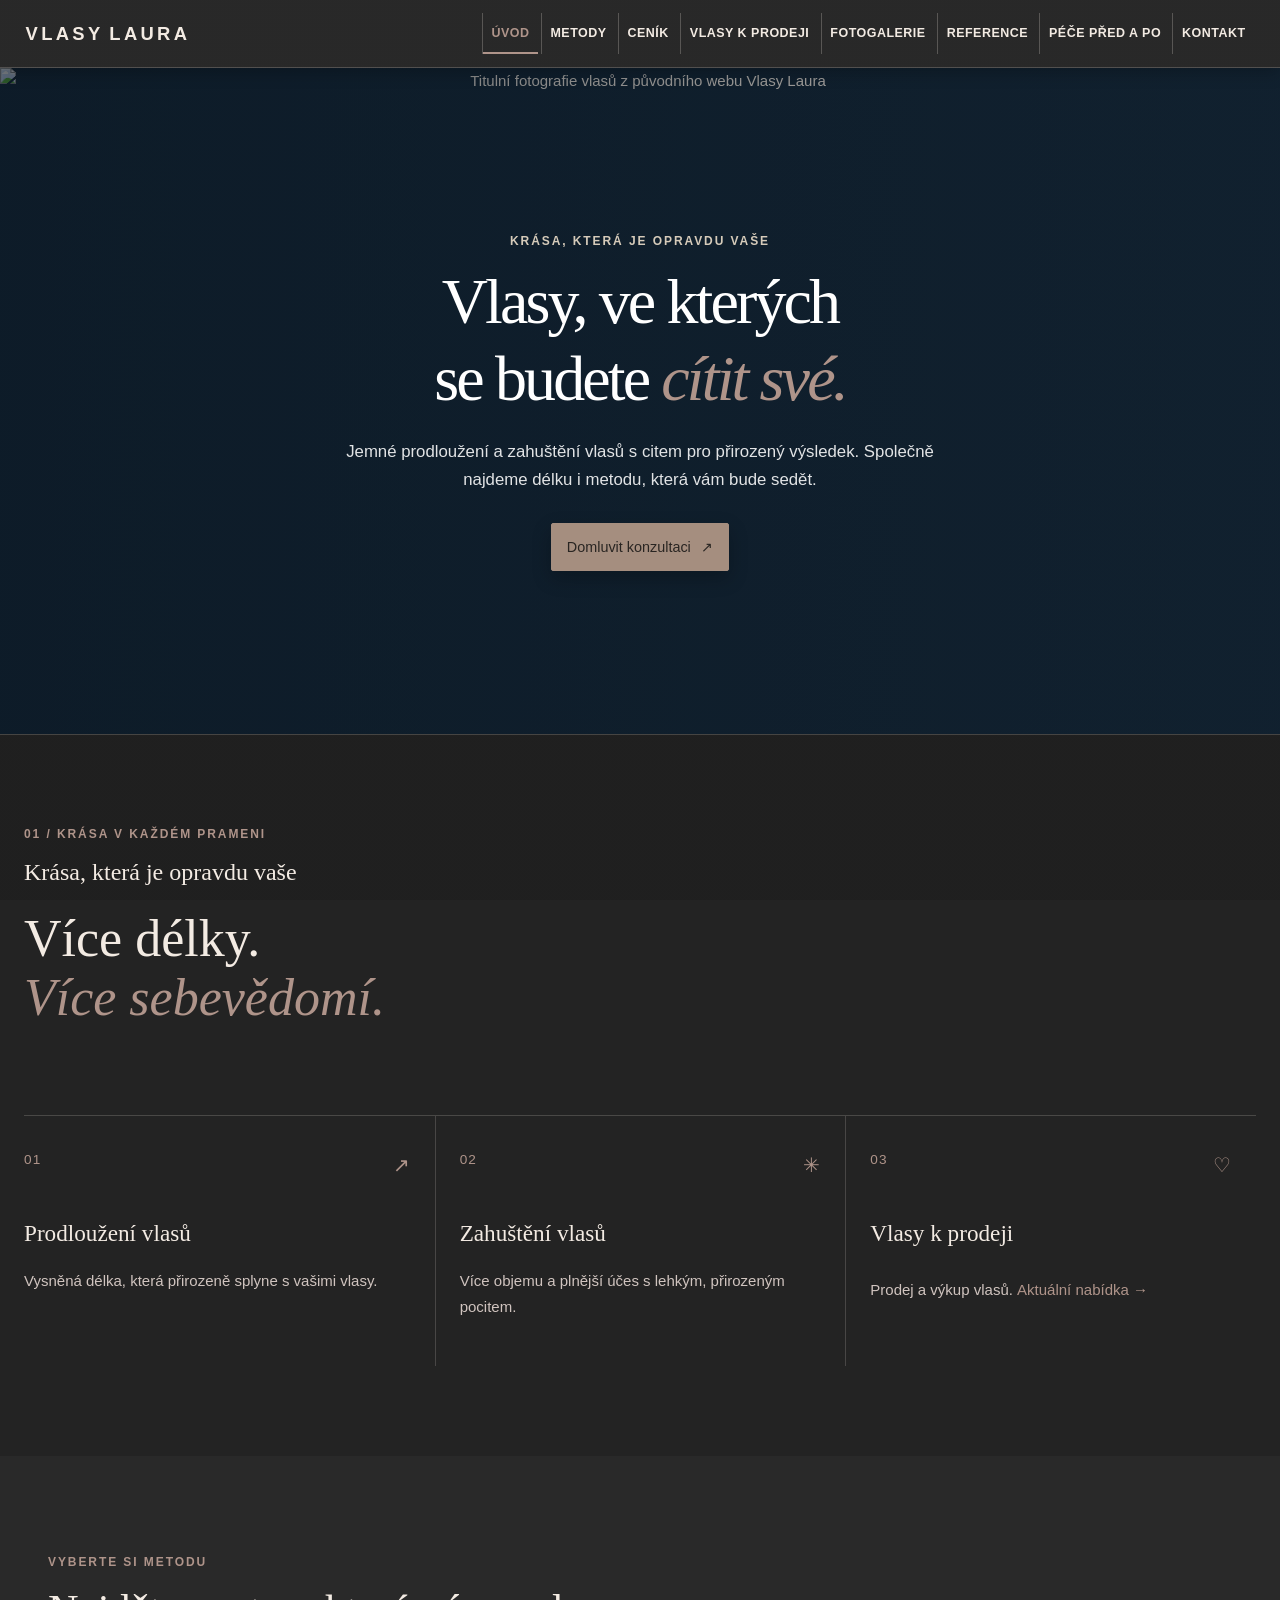
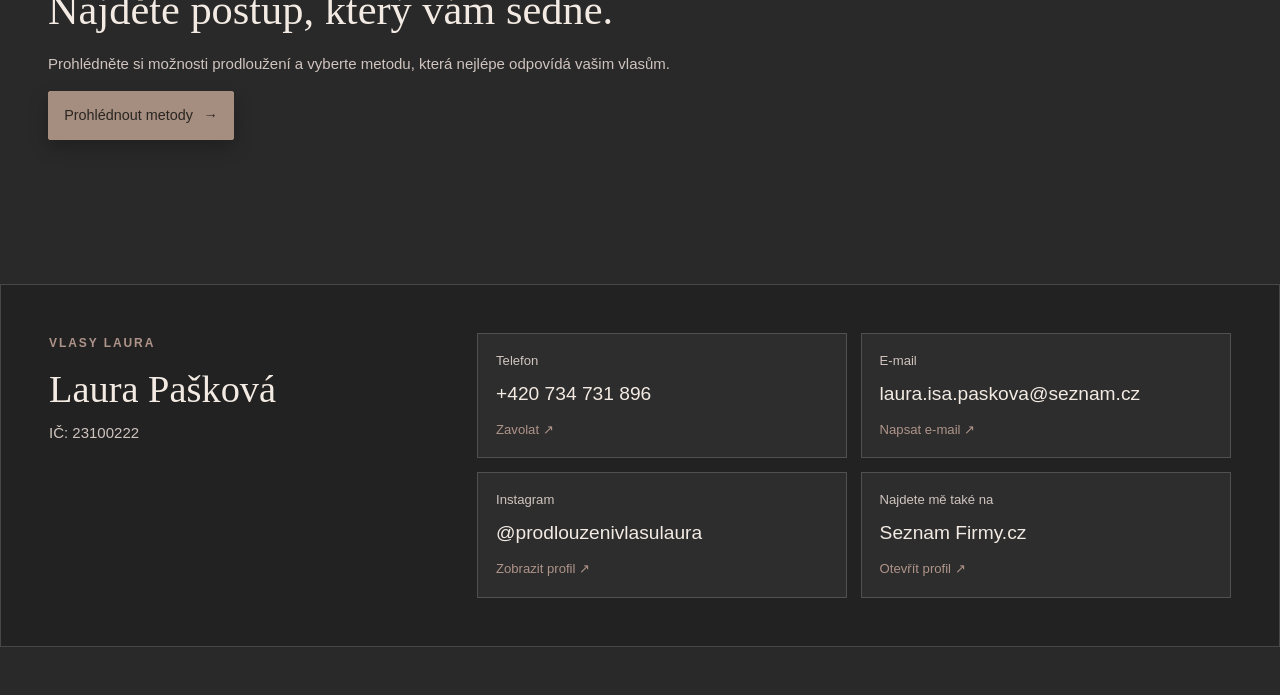
==== index.html @ 84c39da4 "Add files via upload" ====
<!doctype html>
<html lang="cs">
<head>
  <meta charset="utf-8">
  <meta name="viewport" content="width=device-width, initial-scale=1">
  <meta name="description" content="Jemné prodloužení a zahuštění vlasů s citem pro přirozený výsledek.">
  <title>Úvod | Prodloužení vlasů</title>
  <link rel="stylesheet" href="style.css">
  <script src="navigation.js" defer></script>
</head>
<body>
  <header class="site-header">
    <a class="brand" href="index.html">Vlasy <span>Laura</span><img class="brand-logo" src="logo.jpg" alt=""></a>
    <button class="menu-toggle" type="button" aria-controls="main-navigation" aria-expanded="false" aria-label="Otevřít navigaci"><span></span><span></span><span></span></button>
    <nav id="main-navigation" aria-label="Hlavní navigace">
      <a href="index.html" aria-current="page">Úvod</a>
      <a href="metody.html">Metody</a>
      <a href="cenik.html">Ceník</a>
      <a href="prodej-vlasu.html">Vlasy k prodeji</a>
      <a href="fotogalerie.html">Fotogalerie</a>
      <a href="reference.html">Reference</a>
      <a href="pece.html">Péče před a po</a>
      <a class="nav-contact" href="kontakt.html">Kontakt</a>
    </nav>
  </header>
  <button class="nav-backdrop" type="button" aria-label="Zavřít navigaci" tabindex="-1" hidden></button>
  <main>
    <section class="intro">
      <div class="intro-copy">
        <p class="eyebrow">Krása, která je opravdu vaše</p>
        <h1>Vlasy, ve kterých<br>se budete <em>cítit své.</em></h1>
        <p class="lead">Jemné prodloužení a zahuštění vlasů s citem pro přirozený výsledek. Společně najdeme délku i metodu, která vám bude sedět.</p>
        <div class="intro-actions">
          <a class="primary-link" href="kontakt.html">Domluvit konzultaci <span aria-hidden="true">↗</span></a>
        </div>
      </div>
      <figure class="intro-photo">
        <img src="images/vlasy-laura-pozadi.webp" alt="Titulní fotografie vlasů z původního webu Vlasy Laura">
      </figure>
    </section>
    <section class="services" id="sluzby">
      <div class="services-intro">
        <div class="services-heading">
          <p class="eyebrow">01 / Krása v každém prameni</p>
          <h2>Krása, která je opravdu vaše</h2>
          <h3>Více délky.<br><em>Více sebevědomí.</em></h3>
        </div>
      </div>
      <div class="service-grid">
        <article class="service-card">
          <p class="service-mark">01 <span aria-hidden="true">↗</span></p>
          <h3>Prodloužení vlasů</h3>
          <p>Vysněná délka, která přirozeně splyne s vašimi vlasy.</p>
        </article>
        <article class="service-card">
          <p class="service-mark">02 <span aria-hidden="true">✳</span></p>
          <h3>Zahuštění vlasů</h3>
          <p>Více objemu a plnější účes s lehkým, přirozeným pocitem.</p>
        </article>
        <a class="service-card service-card-link" href="prodej-vlasu.html">
          <p class="service-mark">03 <span aria-hidden="true">♡</span></p>
          <h3>Vlasy k prodeji</h3>
          <p>Prodej a výkup vlasů. <span class="service-card-action">Aktuální nabídka →</span></p>
        </a>
      </div>
    </section>
    <section class="contact-callout" id="kontakt">
      <p class="eyebrow">Vyberte si metodu</p>
      <h2>Najděte postup, který vám sedne.</h2>
      <p>Prohlédněte si možnosti prodloužení a vyberte metodu, která nejlépe odpovídá vašim vlasům.</p>
      <a class="primary-link" href="metody.html">Prohlédnout metody <span aria-hidden="true">→</span></a>
    </section>
    <section class="contact-page" aria-label="Kontaktní údaje">
      <div class="contact-intro">
        <p class="eyebrow">Vlasy Laura</p>
        <h2>Laura Pašková</h2>
        <p>IČ: 23100222</p>
      </div>
      <div class="contact-details">
        <a class="contact-detail" href="tel:+420734731896">
          <span class="contact-detail-label">Telefon</span>
          <span class="contact-detail-value">+420 734 731 896</span>
          <span class="contact-detail-action">Zavolat <span aria-hidden="true">↗</span></span>
        </a>
        <a class="contact-detail" href="mailto:laura.isa.paskova@seznam.cz">
          <span class="contact-detail-label">E-mail</span>
          <span class="contact-detail-value">laura.isa.paskova@seznam.cz</span>
          <span class="contact-detail-action">Napsat e-mail <span aria-hidden="true">↗</span></span>
        </a>
        <a class="contact-detail" href="https://www.instagram.com/prodlouzenivlasulaura/" target="_blank" rel="noopener noreferrer">
          <span class="contact-detail-label">Instagram</span>
          <span class="contact-detail-value">@prodlouzenivlasulaura</span>
          <span class="contact-detail-action">Zobrazit profil <span aria-hidden="true">↗</span></span>
        </a>
        <a class="contact-detail" href="https://www.firmy.cz/detail/13808189-prodlouzeni-vlasu-frydek-mistek-dobra.html" target="_blank" rel="noopener noreferrer">
          <span class="contact-detail-label">Najdete mě také na</span>
          <span class="contact-detail-value">Seznam Firmy.cz</span>
          <span class="contact-detail-action">Otevřít profil <span aria-hidden="true">↗</span></span>
        </a>
      </div>
    </section>
  </main>
</body>
</html>
---- style.css ----
:root {
  color-scheme: dark;
  --ink: #f3ebe3;
  --muted: #d0c4bf;
  --accent: #af948a;
  --accent-dark: #68374a;
  --accent-soft: #a58e7f;
  --line: rgb(243 235 227 / 18%);
  --paper: #292929;
  --white: #fff;
}

html {
  scroll-padding-top: 7rem;
}

* {
  box-sizing: border-box;
}

body {
  margin: 0;
  background-color: var(--paper);
  background-image: linear-gradient(rgb(20 20 20 / 22%), rgb(20 20 20 / 22%)), url("images/vlasy-laura-textura.png");
  background-position: center top, center top;
  background-size: auto, 400px 400px;
  background-repeat: repeat;
  background-attachment: fixed;
  color: var(--ink);
  font-family: "Segoe UI", Arial, sans-serif;
  font-size: 0.9375rem;
  line-height: 1.7;
}

a {
  color: inherit;
}

.site-header {
  --ink: #f3ebe3;
  --muted: #d0c4bf;
  --accent: #af948a;
  --line: rgb(243 235 227 / 20%);
  position: sticky;
  top: 0;
  z-index: 10;
  display: flex;
  align-items: center;
  justify-content: space-between;
  gap: 0.5rem;
  padding: 0.8rem clamp(1rem, 2vw, 2rem);
  border-bottom: 1px solid var(--line);
  background-color: #292929;
  background-image: linear-gradient(rgb(35 35 35 / 18%), rgb(35 35 35 / 18%)), url("images/vlasy-laura-textura.png");
  background-size: auto, 400px 400px;
  box-shadow: 0 0.25rem 1rem rgb(0 0 0 / 24%);
}

body.menu-open {
  overflow: hidden;
}

body.menu-open .site-header {
  z-index: 30;
  pointer-events: none;
}

body.menu-open .menu-toggle,
body.menu-open .site-header nav {
  pointer-events: auto;
}

.brand {
  flex: 0 0 auto;
  display: inline-flex;
  align-items: center;
  gap: 0;
  color: var(--ink);
  font-family: "Segoe UI", Arial, sans-serif;
  font-size: 1.15rem;
  font-weight: 700;
  letter-spacing: 0.18em;
  text-decoration: none;
  text-transform: uppercase;
}

.brand-logo {
  display: none;
}

.brand span {
  margin-left: 0.32em;
  color: var(--ink);
  font-style: normal;
}

.menu-toggle {
  display: none;
  width: 2.65rem;
  height: 2.65rem;
  flex: 0 0 auto;
  flex-direction: column;
  align-items: center;
  justify-content: center;
  gap: 5px;
  padding: 0.5rem;
  border: 1px solid var(--line);
  background: transparent;
  color: var(--ink);
  cursor: pointer;
}

.menu-toggle span {
  display: block;
  width: 1.15rem;
  height: 2px;
  background: currentColor;
  transition: transform 180ms ease, opacity 180ms ease;
}

body.menu-open .menu-toggle span:first-child {
  transform: translateY(7px) rotate(45deg);
}

body.menu-open .menu-toggle span:nth-child(2) {
  opacity: 0;
}

body.menu-open .menu-toggle span:last-child {
  transform: translateY(-7px) rotate(-45deg);
}

.nav-backdrop[hidden] {
  display: none;
}

nav {
  display: flex;
  flex-wrap: nowrap;
  justify-content: flex-end;
  gap: 0.15rem;
}

nav a {
  display: inline-flex;
  align-items: center;
  justify-content: center;
  min-height: 2.6rem;
  padding: 0.5rem 0.55rem;
  border: 0;
  border-left: 1px solid rgb(243 235 227 / 24%);
  border-radius: 0;
  background: transparent;
  color: var(--ink);
  font-size: 0.78rem;
  font-weight: 600;
  letter-spacing: 0.04em;
  line-height: 1.25;
  text-decoration: none;
  text-transform: uppercase;
  transition: transform 150ms ease, background-color 150ms ease, color 150ms ease;
}

nav a:hover,
nav a:focus-visible {
  background: rgb(175 148 138 / 12%);
  color: #fff;
}

nav a:focus-visible {
  outline: 2px solid var(--accent);
  outline-offset: 2px;
}

nav a[aria-current="page"] {
  color: var(--accent);
  box-shadow: inset 0 -2px 0 var(--accent);
}

nav a:active {
  transform: translateY(1px);
}

nav a.nav-contact,
nav a.nav-contact[aria-current="page"] {
  background: transparent;
  color: var(--ink);
}

nav a.nav-contact:hover,
nav a.nav-contact:focus-visible {
  background: rgb(175 148 138 / 12%);
  color: #fff;
}

.page {
  width: min(100% - 3rem, 1320px);
  margin: 0 auto;
}

.page-methods {
  padding-top: clamp(1.25rem, 3vw, 2rem);
}

.page-methods > .eyebrow {
  margin-bottom: 0.4rem;
  font-size: 0.68rem;
}

.page-methods > h1 {
  max-width: none;
  margin-bottom: 0.6rem;
  font-size: clamp(2rem, 4vw, 2.8rem);
}

.page-methods > .lead {
  max-width: 760px;
  margin-bottom: 1rem;
  font-size: 0.95rem;
  line-height: 1.5;
}

.intro {
  position: relative;
  isolation: isolate;
  display: grid;
  grid-template-columns: 1fr;
  align-items: center;
  min-height: clamp(480px, 52vw, 670px);
  width: 100%;
  margin: 0;
  padding: clamp(4rem, 8vw, 7rem) clamp(1.5rem, 8vw, 8rem);
  text-align: center;
}

.intro-copy {
  position: relative;
  z-index: 1;
  width: min(100%, 900px);
  margin: 0 auto;
}

.intro-photo {
  position: absolute;
  z-index: 0;
  inset: 0;
  margin: 0;
  overflow: hidden;
  border: 0;
  background: #15293a;
  box-shadow: none;
}

.intro-photo img {
  display: block;
  width: 100%;
  height: 100%;
  position: absolute;
  inset: 0;
  object-fit: cover;
  object-position: center;
}

.intro-photo::after {
  position: absolute;
  inset: 0;
  background: linear-gradient(90deg, rgb(8 20 31 / 48%), rgb(8 20 31 / 12%)), linear-gradient(rgb(0 0 0 / 16%), rgb(0 0 0 / 16%));
  content: "";
  pointer-events: none;
}

.page {
  min-height: calc(100vh - 180px);
  padding: clamp(4rem, 9vw, 7rem) 0;
}

.eyebrow {
  margin: 0 0 0.8rem;
  color: var(--accent);
  font-size: 0.75rem;
  font-weight: 600;
  letter-spacing: 0.16em;
  text-transform: uppercase;
}

h1,
h2 {
  font-family: Georgia, "Times New Roman", serif;
  font-weight: 400;
  line-height: 1.2;
}

h1 {
  max-width: 700px;
  margin: 0 0 1.25rem;
  font-size: clamp(2.5rem, 5vw, 4.75rem);
  letter-spacing: -0.045em;
}

.page h1 {
  font-size: clamp(2.25rem, 6vw, 3.8rem);
}

h2 {
  margin: 0 0 0.75rem;
  font-size: 1.5rem;
}

.lead {
  max-width: 650px;
  margin: 0 0 1.75rem;
  color: var(--muted);
  font-size: 1.15rem;
}

.intro h1 em,
.services-intro h3 em {
  color: var(--accent);
  font-weight: 400;
}

.intro .eyebrow {
  color: #d6cbba;
}

.intro h1 {
  max-width: 900px;
  margin-right: auto;
  margin-left: auto;
  color: #fff;
  font-size: clamp(2.3rem, 5vw, 4.2rem);
}

.intro .lead {
  margin-right: auto;
  margin-left: auto;
  color: rgb(255 255 255 / 88%);
  font-size: 1.05rem;
}

.intro-actions {
  display: flex;
  flex-wrap: wrap;
  align-items: center;
  justify-content: center;
  gap: 1.5rem;
}

.primary-link {
  display: inline-flex;
  align-items: center;
  gap: 0.65rem;
  padding: 0.68rem 0.95rem;
  border: 1px solid var(--accent-soft);
  border-radius: 2px;
  background: var(--accent-soft);
  color: #292522;
  font-size: 0.9rem;
  text-decoration: none;
  box-shadow: 0 0.45rem 1.2rem rgb(0 0 0 / 24%);
  transition: background-color 160ms ease, border-color 160ms ease, transform 160ms ease, box-shadow 160ms ease;
}

.primary-link:hover {
  transform: translateY(-2px);
  border-color: #c1a99c;
  background: #c1a99c;
  box-shadow: 0 0.65rem 1.4rem rgb(0 0 0 / 32%);
}

.text-link {
  display: inline-flex;
  align-items: center;
  gap: 0.6rem;
  color: #fff;
  font-size: 0.95rem;
  text-decoration-color: var(--accent);
  text-underline-offset: 0.35rem;
}

.rating {
  display: flex;
  align-items: center;
  gap: 0.8rem;
  margin: 2rem 0 0;
  color: rgb(255 255 255 / 82%);
  font-size: 0.9rem;
}

.rating strong {
  color: #fff;
}

.rating-stars {
  color: var(--accent);
  font-size: 1.1rem;
  letter-spacing: 0.12em;
}

.services {
  padding: clamp(3rem, 7vw, 6rem) max(1.5rem, calc((100% - 1320px) / 2));
  border-top: 1px solid var(--line);
  background: rgb(0 0 0 / 14%);
  scroll-margin-top: 2rem;
}

.services-intro {
  position: relative;
  display: grid;
  grid-template-columns: minmax(0, 1fr) minmax(280px, 0.7fr);
  align-items: end;
  gap: 2rem clamp(3rem, 8vw, 8rem);
  max-width: 1320px;
  margin-bottom: clamp(2.5rem, 6vw, 4.5rem);
}

.services-intro h2 {
  margin-bottom: 1.5rem;
}

.services-intro h3 {
  margin: 0 0 1rem;
  font-family: Georgia, "Times New Roman", serif;
  font-size: clamp(2rem, 4.5vw, 3.25rem);
  font-weight: 400;
  line-height: 1.12;
}

.services-copy > p {
  max-width: 480px;
  color: var(--muted);
}

.services-copy .text-link {
  margin-top: 0.5rem;
}

.service-grid {
  display: grid;
  grid-template-columns: repeat(3, 1fr);
  border-top: 1px solid var(--line);
}

.service-card {
  padding: 2rem 1.5rem 2rem 0;
}

.service-card-link {
  display: block;
  color: inherit;
  text-decoration: none;
  transition: background-color 180ms ease, color 180ms ease;
}

.service-card-link:hover,
.service-card-link:focus-visible {
  background: rgb(175 148 138 / 10%);
  outline: none;
}

.service-card-link:hover .service-mark span,
.service-card-link:focus-visible .service-mark span,
.service-card-action {
  color: var(--accent);
}

.service-card-action {
  display: inline-block;
  margin-top: 0.55rem;
}

.service-card + .service-card {
  padding-left: 1.5rem;
  border-left: 1px solid var(--line);
}

.service-mark {
  display: flex;
  justify-content: space-between;
  margin: 0 0 2rem;
  color: var(--accent);
  font-size: 0.85rem;
  letter-spacing: 0.08em;
}

.service-mark span {
  font-size: 1.25rem;
}

.service-card h3 {
  margin: 0 0 0.65rem;
  font-family: Georgia, "Times New Roman", serif;
  font-size: 1.45rem;
  font-weight: 400;
}

.service-card > p:last-child {
  color: var(--muted);
}

.contact-callout {
  width: min(100% - 6rem, 1320px);
  margin: 0 auto;
  padding: clamp(4rem, 8vw, 6rem) 0;
  scroll-margin-top: 2rem;
}

.contact-page {
  display: grid;
  grid-template-columns: minmax(220px, 0.7fr) minmax(0, 1.5fr);
  gap: clamp(2rem, 6vw, 5rem);
  margin: 3rem 0;
  padding: clamp(1.5rem, 4vw, 3rem);
  border: 1px solid var(--line);
  background: rgb(0 0 0 / 18%);
}

.contact-intro h2 {
  margin: 0 0 0.5rem;
  font-size: clamp(1.8rem, 3vw, 2.5rem);
}

.contact-intro > p:last-child {
  margin: 0;
  color: var(--muted);
}

.contact-details {
  display: grid;
  grid-template-columns: repeat(2, minmax(0, 1fr));
  gap: 0.85rem;
}

.contact-detail {
  display: flex;
  min-width: 0;
  flex-direction: column;
  align-items: flex-start;
  gap: 0.35rem;
  padding: 1rem 1.1rem;
  border: 1px solid var(--line);
  background: rgb(255 255 255 / 5%);
  text-decoration: none;
  transition: border-color 160ms ease, background-color 160ms ease, transform 160ms ease;
}

.contact-detail:hover,
.contact-detail:focus-visible {
  transform: translateY(-2px);
  border-color: var(--accent);
  background: rgb(175 148 138 / 10%);
  outline: none;
}

.contact-detail-label {
  color: var(--muted);
  font-size: 0.82rem;
}

.contact-detail-value {
  max-width: 100%;
  overflow-wrap: anywhere;
  color: var(--ink);
  font-size: clamp(1rem, 1.5vw, 1.2rem);
}

.contact-detail-action {
  margin-top: 0.2rem;
  color: var(--accent);
  font-size: 0.82rem;
}

.contact-callout h2 {
  font-size: clamp(1.8rem, 3.6vw, 2.65rem);
}

.contact-callout > p:not(.eyebrow) {
  color: var(--muted);
}

.text-section {
  max-width: 680px;
  margin: 2.5rem 0;
  padding-top: 1.5rem;
  border-top: 1px solid var(--line);
}

.care-before-layout {
  display: grid;
  grid-template-columns: minmax(0, 1fr) minmax(260px, 0.8fr);
  align-items: stretch;
  gap: 1.25rem;
  margin: 3rem 0;
}

.care-before,
.care-after {
  margin: 0;
}

.care-before {
  padding: clamp(1.5rem, 3vw, 2.25rem);
  border: 1px solid var(--line);
  background: rgb(0 0 0 / 18%);
}

.care-photo {
  min-width: 0;
  margin: 0;
  overflow: hidden;
  border: 1px solid var(--line);
  background: #252525;
}

.care-photo img {
  display: block;
  width: 100%;
  height: 100%;
  min-height: 220px;
  object-fit: cover;
}

.care-photo figcaption {
  padding: 0.65rem 0.85rem;
  color: var(--muted);
  font-size: 0.82rem;
}

.care-before h2,
.care-after > h2 {
  margin: 0 0 1.25rem;
  font-size: clamp(1.7rem, 3vw, 2.3rem);
}

.care-list {
  margin: 0;
  padding-left: 1.25rem;
  color: var(--muted);
}

.care-list li {
  padding-left: 0.25rem;
}

.care-list li + li {
  margin-top: 0.45rem;
}

.care-first-wash {
  margin: 0 0 1.5rem;
  padding: 1rem 1.2rem;
  border-left: 3px solid var(--accent-soft);
  background: rgb(165 142 127 / 18%);
  color: var(--ink);
}

.care-grid {
  display: grid;
  grid-template-columns: repeat(2, minmax(0, 1fr));
  gap: 1rem;
}

.care-card {
  padding: clamp(1.25rem, 2.5vw, 1.75rem);
  border: 1px solid var(--line);
  background: rgb(0 0 0 / 18%);
}

.care-card h3 {
  margin: 0 0 0.9rem;
  color: var(--ink);
  font-family: Georgia, "Times New Roman", serif;
  font-size: 1.35rem;
  font-weight: 400;
}

.care-reminder {
  margin: 1.25rem 0 0;
  color: var(--muted);
}

.review-feature {
  margin: 2.5rem 0 3.5rem;
  color: var(--ink);
}

.review-summary {
  display: grid;
  grid-template-columns: minmax(180px, 0.7fr) minmax(0, 2fr);
  align-items: center;
  gap: clamp(2rem, 7vw, 6rem);
  margin: 0 0 clamp(4rem, 9vw, 7rem);
}

.review-score {
  display: flex;
  flex-direction: column;
  align-items: flex-start;
  justify-content: center;
  padding: 0;
}

.review-score h2.eyebrow {
  margin: 0 0 1.5rem;
  color: var(--accent);
  font-size: 0.72rem;
  letter-spacing: 0.16em;
  text-transform: uppercase;
}

.review-score-value {
  margin: 0;
  color: var(--ink);
  font-family: Georgia, "Times New Roman", serif;
  font-size: clamp(3.4rem, 6vw, 4.5rem);
  line-height: 1;
}

.review-score-value span {
  margin-left: 0.12rem;
  color: var(--muted);
  font-size: 1rem;
}

.review-stars,
.featured-review-stars {
  margin: 0.65rem 0 0;
  color: var(--accent);
  letter-spacing: 0.12em;
}

.review-rating-caption {
  margin: 0.2rem 0 1.1rem;
  color: var(--muted);
  font-size: 0.78rem;
}

.review-all-link {
  color: var(--ink);
  font-size: 0.85rem;
  text-decoration-color: var(--accent);
  text-underline-offset: 0.3rem;
}

.featured-reviews {
  display: grid;
  grid-template-columns: repeat(2, minmax(0, 1fr));
  gap: clamp(1rem, 3vw, 2rem);
}

.featured-review {
  display: flex;
  min-width: 0;
  flex-direction: column;
  justify-content: flex-start;
  gap: 1rem;
  padding: clamp(1.25rem, 2.5vw, 1.75rem);
  border: 1px solid var(--line);
  background: rgb(0 0 0 / 22%);
}

.featured-review--lead {
  gap: 0.6rem;
  padding: 0;
  border: 0;
  background: transparent;
}

.featured-review-quote-mark {
  height: 1.5rem;
  color: var(--accent);
  font-family: Georgia, "Times New Roman", serif;
  font-size: 3rem;
  line-height: 1;
}

.featured-review-quote {
  margin: 0;
  color: var(--ink);
  font-family: Georgia, "Times New Roman", serif;
  font-size: 1.05rem;
  line-height: 1.65;
}

.featured-review--lead .featured-review-quote {
  font-size: clamp(1.45rem, 2.4vw, 2rem);
  line-height: 1.4;
}

.featured-review-meta {
  display: flex;
  align-items: center;
  justify-content: space-between;
  gap: 0.75rem;
  margin-top: auto;
  padding-top: 0.8rem;
  border-top: 1px solid var(--line);
}

.featured-review--lead .featured-review-meta {
  justify-content: flex-start;
  margin-top: 0.7rem;
  padding-top: 0;
  border: 0;
}

.featured-review-meta p {
  display: grid;
  gap: 0.15rem;
  margin: 0;
  color: var(--ink);
  font-size: 0.78rem;
}

.featured-review-meta p span,
.featured-review-date {
  color: var(--muted);
  font-size: 0.72rem;
}

.featured-review-stars {
  margin: 0;
  font-size: 0.8rem;
}

.review-avatar {
  display: grid;
  width: 2.2rem;
  height: 2.2rem;
  flex: 0 0 auto;
  place-items: center;
  border-radius: 50%;
  background: var(--accent);
  color: #292522;
  font-family: Georgia, "Times New Roman", serif;
}

.review-gallery-title {
  margin: 0 0 1.25rem;
  font-size: clamp(1.6rem, 2.5vw, 2rem);
}

.review-gallery {
  display: grid;
  grid-template-columns: repeat(5, minmax(0, 1fr));
  gap: 1rem;
  margin: 0 0 3rem;
}

.review-gallery-column {
  display: flex;
  min-width: 0;
  flex-direction: column;
  gap: 1rem;
}

.review-card {
  position: relative;
  min-width: 0;
  margin: 0;
  overflow: hidden;
  border: 1px solid var(--line);
  background: rgb(0 0 0 / 18%);
  box-shadow: 0 0.8rem 2rem rgb(0 0 0 / 24%);
  transition: transform 260ms ease, box-shadow 260ms ease;
}

.review-card:hover {
  z-index: 2;
  transform: translateY(-4px) scale(1.045);
  box-shadow: 0 1.1rem 2.4rem rgb(0 0 0 / 36%);
}

.review-card img {
  display: block;
  width: 100%;
  height: auto;
}

.review-card figcaption {
  display: none;
}

.review-note {
  max-width: 760px;
  margin: 4rem 0 1rem;
  padding-top: 1.75rem;
  border-top: 1px solid var(--line);
}

.review-note h2 {
  font-size: clamp(1.8rem, 3vw, 2.5rem);
}

.review-note > p {
  color: var(--muted);
}

.transformation-gallery {
  display: grid;
  grid-template-columns: repeat(3, minmax(0, 1fr));
  gap: 1.25rem;
  margin: 3rem 0;
}

.transformation-card {
  overflow: hidden;
  margin: 0;
  border: 1px solid var(--line);
  background: rgb(0 0 0 / 18%);
  box-shadow: 0 0.8rem 2rem rgb(0 0 0 / 24%);
  transition: transform 220ms ease, border-color 220ms ease, box-shadow 220ms ease;
}

.transformation-card:hover {
  transform: translateY(-5px);
  border-color: rgb(175 148 138 / 58%);
  box-shadow: 0 1.1rem 2.4rem rgb(0 0 0 / 36%);
}

.transformation-card img {
  display: block;
  width: 100%;
  height: auto;
  aspect-ratio: auto;
  background: #252525;
  object-fit: contain;
  transition: transform 350ms ease;
}

.transformation-card:hover img {
  transform: scale(1.025);
}

.transformation-card figcaption {
  padding: 0.85rem 1rem 1rem;
  color: var(--muted);
  font-size: 0.9rem;
}

.gallery-note {
  max-width: 780px;
  margin: 4rem 0 1rem;
  padding: 2rem 0 0;
  border-top: 1px solid var(--line);
}

.gallery-note h2 {
  font-size: clamp(1.8rem, 3vw, 2.5rem);
}

.gallery-note > p:not(.eyebrow) {
  color: var(--muted);
}

.price-section,
.hair-info,
.hair-types {
  margin: 3rem 0;
}

.price-section > h2,
.hair-types > h2 {
  max-width: 780px;
  margin-bottom: 1.5rem;
  font-size: clamp(1.8rem, 3vw, 2.5rem);
}

.price-groups,
.hair-type-grid {
  display: grid;
  grid-template-columns: repeat(2, minmax(0, 1fr));
  gap: 1.25rem;
}

.price-group,
.hair-type-card {
  overflow: hidden;
  border: 1px solid var(--line);
  background: rgb(0 0 0 / 18%);
}

.price-group {
  padding: 1.5rem;
}

.price-group h3,
.hair-type-copy h3 {
  margin: 0 0 1rem;
  font-family: Georgia, "Times New Roman", serif;
  font-size: 1.4rem;
  font-weight: 400;
}

.price-table {
  width: 100%;
  border-collapse: collapse;
  text-align: left;
}

.price-table th,
.price-table td {
  padding: 0.65rem 0.35rem;
  border-bottom: 1px solid var(--line);
  font-size: 0.95rem;
}

.price-table tr:last-child > * {
  border-bottom: 0;
}

.price-table th {
  font-weight: 400;
}

.price-table td {
  color: var(--muted);
  text-align: right;
  white-space: nowrap;
}

.price-table thead th {
  color: var(--muted);
  font-size: 0.8rem;
}

.hair-price-groups .price-table th,
.hair-price-groups .price-table td {
  padding: 0.5rem 0.35rem;
}

.price-note,
.hair-info > p:not(.eyebrow),
.hair-types-intro,
.hair-type-copy > p,
.hair-type-copy li {
  color: var(--muted);
}

.hair-info {
  max-width: 900px;
  padding-top: 1.5rem;
  border-top: 1px solid var(--line);
}

.hair-types-intro {
  max-width: 800px;
  margin-bottom: 1.5rem;
}

.hair-examples-title {
  margin: 2rem 0 0.3rem;
  font-family: Georgia, "Times New Roman", serif;
  font-size: 1.35rem;
  font-weight: 400;
}

.hair-examples-note {
  margin: 0;
  color: var(--muted);
  font-size: 0.9rem;
}

.hair-gallery {
  display: grid;
  grid-template-columns: repeat(5, minmax(0, 1fr));
  gap: clamp(0.65rem, 1.5vw, 1.1rem);
  max-width: 1100px;
  margin: 1.5rem 0 2.5rem;
  padding: 0.75rem 0;
  overflow: visible;
}

.hair-products {
  margin-top: 2rem;
  padding-top: 1.5rem;
  border-top: 1px solid var(--line);
}

.hair-products > h2 {
  margin: 0;
  font-family: Georgia, "Times New Roman", serif;
  font-size: clamp(1.6rem, 3vw, 2.2rem);
  font-weight: 400;
}

.hair-products-intro {
  max-width: 700px;
  margin: 0.6rem 0 0;
  color: var(--muted);
}

.hair-sale-gallery {
  display: flex;
  flex-wrap: wrap;
  justify-content: center;
  max-width: 1100px;
  margin-bottom: 1rem;
}

.hair-product-card {
  min-width: 0;
  flex: 0 1 180px;
  margin: 0;
  padding: 0.65rem;
  border: 1px solid var(--line);
  border-radius: 4px;
  background: rgb(255 255 255 / 5%);
  transition: transform 320ms cubic-bezier(0.2, 0.8, 0.2, 1), background-color 320ms ease, box-shadow 320ms ease;
}

.hair-product-card:hover {
  z-index: 2;
  transform: scale(1.05);
  background: rgb(255 255 255 / 10%);
  box-shadow: 0 1rem 2rem rgb(0 0 0 / 32%);
}

.hair-product-card.suppress-hover,
.hair-product-card.suppress-hover:hover {
  z-index: auto;
  transform: none;
  background: rgb(255 255 255 / 5%);
  box-shadow: none;
}

.hair-product-card figcaption {
  padding-top: 0.75rem;
  text-align: center;
}

.hair-product-card h2,
.hair-product-card h3 {
  margin: 0;
  font-size: 1rem;
  font-weight: 500;
}

.hair-product-card .hair-product-length {
  margin: 0.25rem 0 0;
  color: var(--muted);
}

.hair-product-card figcaption p:not(.hair-product-length) {
  margin: 0.3rem 0 0;
  font-size: 1.1rem;
  font-weight: 600;
}

.hair-sale-gallery .hair-photo-button {
  overflow: hidden;
  border-radius: 3px;
}

.hair-sale-gallery .hair-photo-button:hover img,
.hair-sale-gallery .hair-photo-button:focus-visible img {
  transform: scale(1.06);
  box-shadow: 0 0.5rem 1.5rem rgb(0 0 0 / 18%);
}

.hair-product-card.suppress-hover .hair-photo-button:hover img,
.hair-product-card.suppress-hover .hair-photo-button:focus-visible img {
  transform: none;
}

.hair-photo-button {
  position: relative;
  display: block;
  width: 100%;
  padding: 0;
  overflow: visible;
  border: 0;
  background: transparent;
  cursor: zoom-in;
}

.hair-photo-button img {
  display: block;
  width: 100%;
  aspect-ratio: 3 / 4;
  border: 1px solid var(--line);
  border-radius: 3px;
  background: #252525;
  object-fit: cover;
  box-shadow: 0 0.5rem 1.5rem rgb(0 0 0 / 24%);
  animation: hair-photo-enter 650ms both;
  transition: transform 320ms cubic-bezier(0.2, 0.8, 0.2, 1), box-shadow 320ms ease, border-color 320ms ease;
}

.hair-photo-button:nth-child(2) img {
  animation-delay: 80ms;
}

.hair-photo-button:nth-child(3) img {
  animation-delay: 160ms;
}

.hair-photo-button:nth-child(4) img {
  animation-delay: 240ms;
}

.hair-photo-button:nth-child(5) img {
  animation-delay: 320ms;
}

.hair-photo-button:hover,
.hair-photo-button:focus-visible {
  z-index: 2;
}

.hair-photo-button:hover img,
.hair-photo-button:focus-visible img {
  transform: translateY(-18px) scale(1.2);
  border-color: var(--accent);
  box-shadow: 0 1.25rem 2.5rem rgb(0 0 0 / 48%);
}

@keyframes hair-photo-enter {
  from {
    opacity: 0;
  }

  to {
    opacity: 1;
  }
}

.hair-type-copy {
  padding: 1.5rem;
}

.hair-type-copy h4 {
  margin: 1.25rem 0 0.35rem;
  color: var(--ink);
  font-size: 0.95rem;
}

.hair-type-copy ul {
  display: grid;
  gap: 0.4rem;
  margin: 0;
  padding-left: 1.2rem;
}

.method-grid {
  display: grid;
  grid-template-columns: repeat(3, minmax(0, 1fr));
  gap: 1rem;
  margin: 1.25rem 0 2rem;
}

.method-card {
  overflow: hidden;
  border: 1px solid var(--line);
  background: rgb(0 0 0 / 18%);
  box-shadow: 0 0.8rem 2rem rgb(0 0 0 / 24%);
}

.method-photos img {
  display: block;
  width: 100%;
  aspect-ratio: 4 / 3;
  object-fit: cover;
}

.method-image {
  display: block;
  width: 100%;
  padding: 0;
  overflow: hidden;
  border: 0;
  background: transparent;
  cursor: zoom-in;
}

.method-card > .method-image > img {
  display: block;
  width: 100%;
  aspect-ratio: 4 / 3;
  object-fit: cover;
  transition: transform 220ms ease;
}

.method-image:hover > img {
  transform: scale(1.035);
}

.method-image--v-light > img {
  transform: scale(1.02);
}

.method-image--v-light:hover > img {
  transform: scale(1.055);
}

.method-photos {
  display: grid;
  grid-template-columns: repeat(2, minmax(0, 1fr));
  aspect-ratio: 4 / 3;
  gap: 2px;
  overflow: hidden;
}

.method-photos .method-image {
  height: 100%;
}

.method-photos img {
  height: 100%;
  min-height: 0;
  aspect-ratio: auto;
}

.method-lightbox {
  position: fixed;
  inset: 50% auto auto 50%;
  margin: 0;
  transform: translate(-50%, -50%);
  width: min(92vw, 1100px);
  max-width: none;
  max-height: 92vh;
  padding: 3rem 1rem 1rem;
  overflow: visible;
  border: 1px solid var(--line);
  background: rgb(35 35 35 / 96%);
  -webkit-backdrop-filter: blur(8px);
  backdrop-filter: blur(8px);
  color: var(--ink);
}

.method-lightbox::backdrop {
  background: rgb(0 0 0 / 68%);
}

.lightbox-image {
  display: block;
  width: 100%;
  max-height: calc(92vh - 5rem);
  object-fit: contain;
}

.lightbox-close {
  position: absolute;
  top: 0.35rem;
  right: 0.6rem;
  width: 2.25rem;
  height: 2.25rem;
  border: 1px solid var(--line);
  border-radius: 50%;
  background: transparent;
  color: var(--ink);
  font-size: 1.5rem;
  line-height: 1;
  cursor: pointer;
}

.lightbox-close:hover {
  border-color: var(--accent);
  color: var(--accent);
}

.method-copy {
  padding: 0.85rem 1rem;
}

.method-copy .eyebrow {
  margin-bottom: 0.25rem;
  font-size: 0.66rem;
}

.method-copy h2 {
  margin-bottom: 0.4rem;
  font-size: 1.15rem;
}

.method-copy p,
.method-copy li {
  color: var(--muted);
  font-size: 0.82rem;
  line-height: 1.4;
}

.method-copy p {
  margin: 0.3rem 0;
}

.method-copy ul {
  display: grid;
  gap: 0.2rem;
  margin: 0.35rem 0;
  padding-left: 0.95rem;
}

@media (max-width: 900px) {
  html {
    scroll-padding-top: 11rem;
  }

  .hair-gallery {
    grid-template-columns: repeat(3, minmax(0, 1fr));
  }

  .review-summary {
    grid-template-columns: 1fr;
  }

  .review-score {
    align-items: center;
    text-align: center;
  }

}

@media (max-width: 1050px) {
  .site-header {
    align-items: center;
  }

  .menu-toggle {
    position: relative;
    z-index: 32;
    display: flex;
  }

  .menu-toggle:focus-visible {
    outline: 2px solid var(--accent);
    outline-offset: 3px;
  }

  .site-header nav {
    position: fixed;
    inset: 0 0 0 auto;
    z-index: 31;
    display: flex;
    width: min(84vw, 340px);
    flex-direction: column;
    flex-wrap: nowrap;
    align-items: stretch;
    justify-content: flex-start;
    gap: 0.2rem;
    padding: 5.5rem 1.25rem 1.5rem;
    overflow-y: auto;
    border-left: 1px solid var(--line);
    background-color: #292929;
    background-image: linear-gradient(rgb(35 35 35 / 18%), rgb(35 35 35 / 18%)), url("images/vlasy-laura-textura.png");
    background-size: auto, 400px 400px;
    box-shadow: -1rem 0 2rem rgb(0 0 0 / 32%);
    transform: translateX(105%);
    visibility: hidden;
    transition: transform 220ms ease, visibility 220ms ease;
  }

  body.menu-open .site-header nav {
    transform: translateX(0);
    visibility: visible;
  }

  .site-header nav a {
    min-height: 3rem;
    justify-content: flex-start;
    padding: 0.75rem 0.85rem;
    border: 0;
    border-bottom: 1px solid var(--line);
    font-size: 0.85rem;
  }

  .nav-backdrop {
    position: fixed;
    z-index: 20;
    inset: 0;
    border: 0;
    background: rgb(0 0 0 / 68%);
    cursor: pointer;
  }

  body.menu-open .nav-backdrop {
    display: block;
  }
}

@media (max-width: 640px) {
  .site-header {
    gap: 0.7rem;
    padding: 0.85rem 0.8rem;
  }

  .brand {
    font-size: 1rem;
  }

  .intro {
    grid-template-columns: 1fr;
    min-height: 560px;
    width: 100%;
    padding: 4rem 1.25rem;
  }

  .intro h1 {
    font-size: clamp(2rem, 8vw, 2.6rem);
  }

  .intro .lead {
    font-size: 0.95rem;
  }

  .page-methods {
    width: min(100% - 2rem, 1320px);
  }

  .page-methods .method-grid {
    grid-template-columns: 1fr;
  }

  .intro-photo {
    min-height: 100%;
  }

  .services-intro {
    grid-template-columns: 1fr;
    gap: 1rem;
  }

  .contact-callout {
    width: min(100% - 2rem, 1320px);
  }

  .contact-page {
    grid-template-columns: 1fr;
  }

  .contact-details {
    grid-template-columns: 1fr;
  }

  .service-grid {
    grid-template-columns: 1fr;
  }

  .method-grid {
    grid-template-columns: 1fr;
  }

  .transformation-gallery {
    grid-template-columns: repeat(2, minmax(0, 1fr));
    gap: 0.85rem;
  }

  .featured-reviews {
    grid-template-columns: 1fr;
  }

  .review-gallery {
    grid-template-columns: repeat(2, minmax(0, 1fr));
    gap: 0.75rem;
  }

  .review-gallery-column {
    display: contents;
  }

  .price-groups,
  .hair-type-grid {
    grid-template-columns: 1fr;
  }

  .care-grid {
    grid-template-columns: 1fr;
  }

  .care-before-layout {
    grid-template-columns: 1fr;
  }

  .care-photo img {
    height: auto;
  }

  .hair-gallery {
    grid-template-columns: repeat(2, minmax(0, 1fr));
  }

  .service-card,
  .service-card + .service-card {
    padding: 1.5rem 0;
    border-left: 0;
  }

  .service-card + .service-card {
    border-top: 1px solid var(--line);
  }

}

@media (prefers-reduced-motion: reduce) {
  .review-card {
    transition: none;
  }

  .transformation-card,
  .transformation-card img {
    transition: none;
  }

  .hair-photo-button img {
    animation: none;
    transition: none;
  }
}
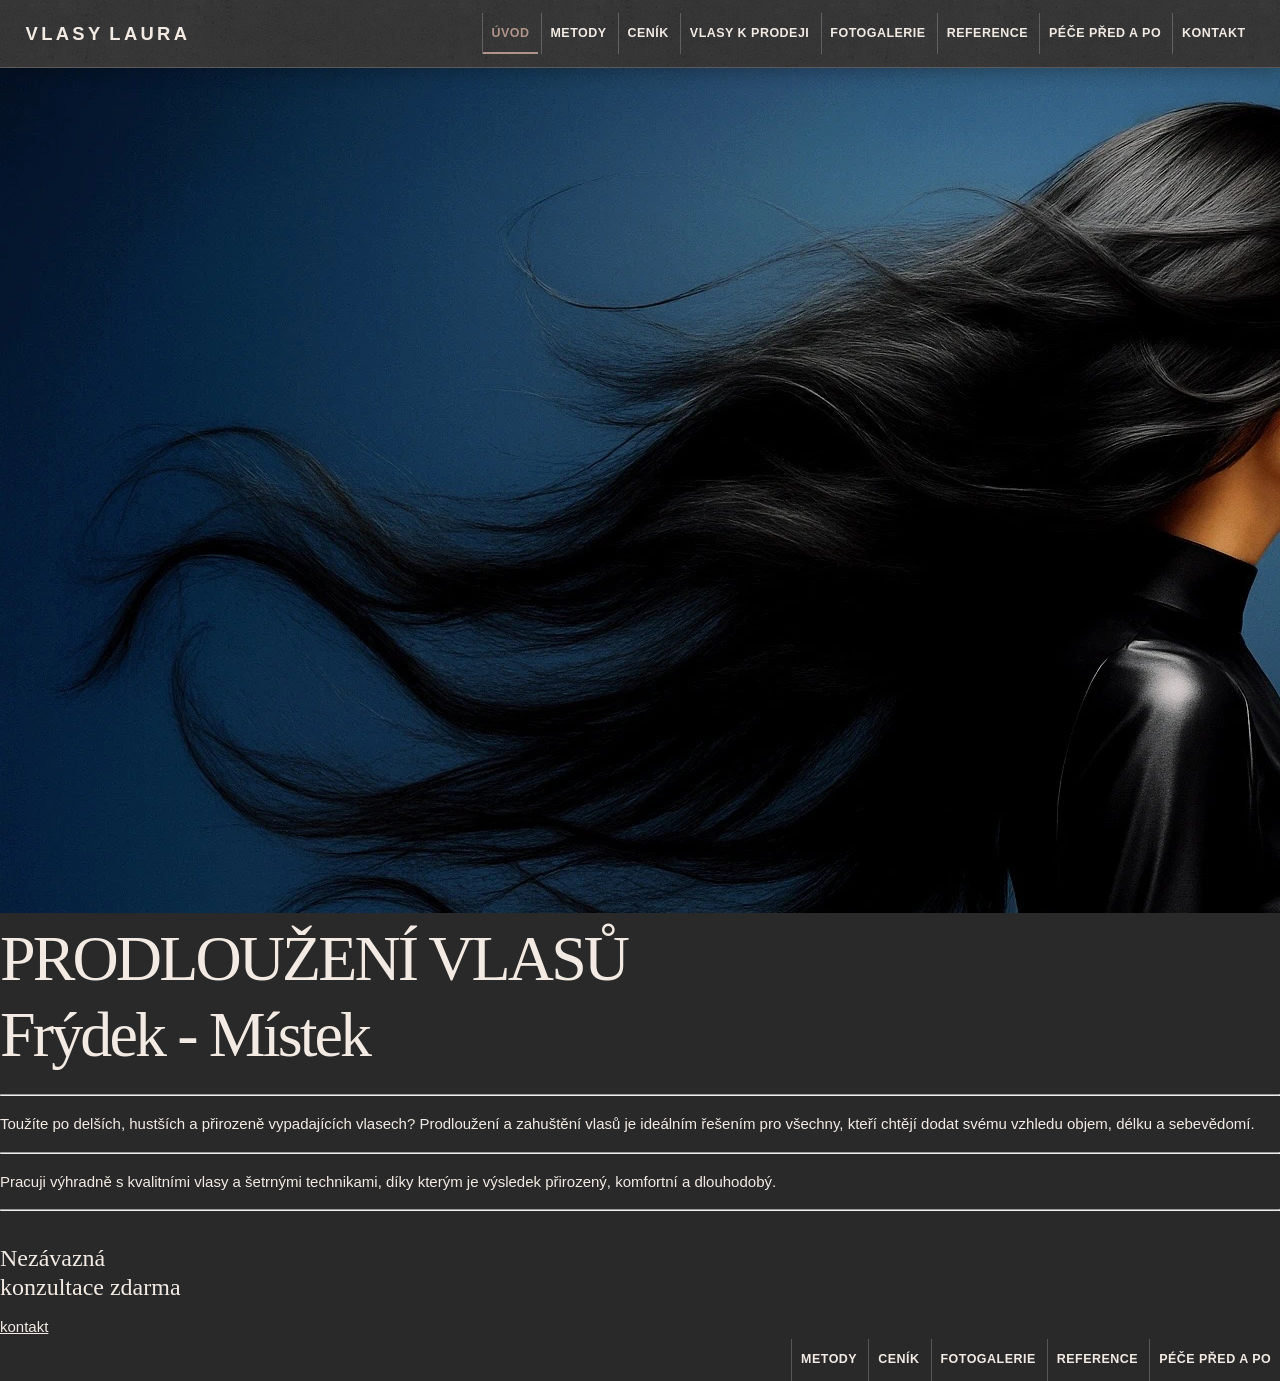
==== commit 26ad244f: "Add files via upload" ====
--- a/index.html
+++ b/index.html
@@ -3,7 +3,7 @@
 <head>
   <meta charset="utf-8">
   <meta name="viewport" content="width=device-width, initial-scale=1">
-  <meta name="description" content="Jemné prodloužení a zahuštění vlasů s citem pro přirozený výsledek.">
+  <meta name="description" content="Prodloužení a zahuštění vlasů ve Frýdku-Místku. Kvalitní vlasy a šetrné techniky pro přirozený výsledek.">
   <title>Úvod | Prodloužení vlasů</title>
   <link rel="stylesheet" href="style.css">
   <script src="navigation.js" defer></script>
@@ -25,80 +25,31 @@
   </header>
   <button class="nav-backdrop" type="button" aria-label="Zavřít navigaci" tabindex="-1" hidden></button>
   <main>
-    <section class="intro">
-      <div class="intro-copy">
-        <p class="eyebrow">Krása, která je opravdu vaše</p>
-        <h1>Vlasy, ve kterých<br>se budete <em>cítit své.</em></h1>
-        <p class="lead">Jemné prodloužení a zahuštění vlasů s citem pro přirozený výsledek. Společně najdeme délku i metodu, která vám bude sedět.</p>
-        <div class="intro-actions">
-          <a class="primary-link" href="kontakt.html">Domluvit konzultaci <span aria-hidden="true">↗</span></a>
-        </div>
-      </div>
-      <figure class="intro-photo">
-        <img src="images/vlasy-laura-pozadi.webp" alt="Titulní fotografie vlasů z původního webu Vlasy Laura">
-      </figure>
+    <section class="home-hero" aria-labelledby="home-title">
+      <img src="images/vlasy-laura-pozadi.webp" alt="">
+      <h1 id="home-title">PRODLOUŽENÍ VLASŮ Frýdek - Místek</h1>
     </section>
-    <section class="services" id="sluzby">
-      <div class="services-intro">
-        <div class="services-heading">
-          <p class="eyebrow">01 / Krása v každém prameni</p>
-          <h2>Krása, která je opravdu vaše</h2>
-          <h3>Více délky.<br><em>Více sebevědomí.</em></h3>
-        </div>
-      </div>
-      <div class="service-grid">
-        <article class="service-card">
-          <p class="service-mark">01 <span aria-hidden="true">↗</span></p>
-          <h3>Prodloužení vlasů</h3>
-          <p>Vysněná délka, která přirozeně splyne s vašimi vlasy.</p>
-        </article>
-        <article class="service-card">
-          <p class="service-mark">02 <span aria-hidden="true">✳</span></p>
-          <h3>Zahuštění vlasů</h3>
-          <p>Více objemu a plnější účes s lehkým, přirozeným pocitem.</p>
-        </article>
-        <a class="service-card service-card-link" href="prodej-vlasu.html">
-          <p class="service-mark">03 <span aria-hidden="true">♡</span></p>
-          <h3>Vlasy k prodeji</h3>
-          <p>Prodej a výkup vlasů. <span class="service-card-action">Aktuální nabídka →</span></p>
-        </a>
+    <section class="home-intro" aria-label="Informace o prodlužování vlasů">
+      <hr>
+      <p>Toužíte po delších, hustších a přirozeně vypadajících vlasech? Prodloužení a zahuštění vlasů je ideálním řešením pro všechny, kteří chtějí dodat svému vzhledu objem, délku a sebevědomí.</p>
+      <hr>
+      <p>Pracuji výhradně s kvalitními vlasy a šetrnými technikami, díky kterým je výsledek přirozený, komfortní a dlouhodobý.</p>
+      <hr>
+    </section>
+    <section class="consultation" id="kontakt" aria-labelledby="consultation-title">
+      <img src="images/konzultace.jpeg" alt="">
+      <div class="consultation-content">
+        <h2 id="consultation-title">Nezávazná<br>konzultace zdarma</h2>
+        <a class="consultation-link" href="kontakt.html">kontakt</a>
       </div>
     </section>
-    <section class="contact-callout" id="kontakt">
-      <p class="eyebrow">Vyberte si metodu</p>
-      <h2>Najděte postup, který vám sedne.</h2>
-      <p>Prohlédněte si možnosti prodloužení a vyberte metodu, která nejlépe odpovídá vašim vlasům.</p>
-      <a class="primary-link" href="metody.html">Prohlédnout metody <span aria-hidden="true">→</span></a>
-    </section>
-    <section class="contact-page" aria-label="Kontaktní údaje">
-      <div class="contact-intro">
-        <p class="eyebrow">Vlasy Laura</p>
-        <h2>Laura Pašková</h2>
-        <p>IČ: 23100222</p>
-      </div>
-      <div class="contact-details">
-        <a class="contact-detail" href="tel:+420734731896">
-          <span class="contact-detail-label">Telefon</span>
-          <span class="contact-detail-value">+420 734 731 896</span>
-          <span class="contact-detail-action">Zavolat <span aria-hidden="true">↗</span></span>
-        </a>
-        <a class="contact-detail" href="mailto:laura.isa.paskova@seznam.cz">
-          <span class="contact-detail-label">E-mail</span>
-          <span class="contact-detail-value">laura.isa.paskova@seznam.cz</span>
-          <span class="contact-detail-action">Napsat e-mail <span aria-hidden="true">↗</span></span>
-        </a>
-        <a class="contact-detail" href="https://www.instagram.com/prodlouzenivlasulaura/" target="_blank" rel="noopener noreferrer">
-          <span class="contact-detail-label">Instagram</span>
-          <span class="contact-detail-value">@prodlouzenivlasulaura</span>
-          <span class="contact-detail-action">Zobrazit profil <span aria-hidden="true">↗</span></span>
-        </a>
-        <a class="contact-detail" href="https://www.firmy.cz/detail/13808189-prodlouzeni-vlasu-frydek-mistek-dobra.html" target="_blank" rel="noopener noreferrer">
-          <span class="contact-detail-label">Najdete mě také na</span>
-          <span class="contact-detail-value">Seznam Firmy.cz</span>
-          <span class="contact-detail-action">Otevřít profil <span aria-hidden="true">↗</span></span>
-        </a>
-      </div>
-    </section>
+    <nav class="home-links" aria-label="Další stránky">
+      <a href="metody.html">metody</a>
+      <a href="cenik.html">Ceník</a>
+      <a href="fotogalerie.html">Fotogalerie</a>
+      <a href="reference.html">Reference</a>
+      <a href="pece.html">Péče před a po</a>
+    </nav>
   </main>
 </body>
 </html>
